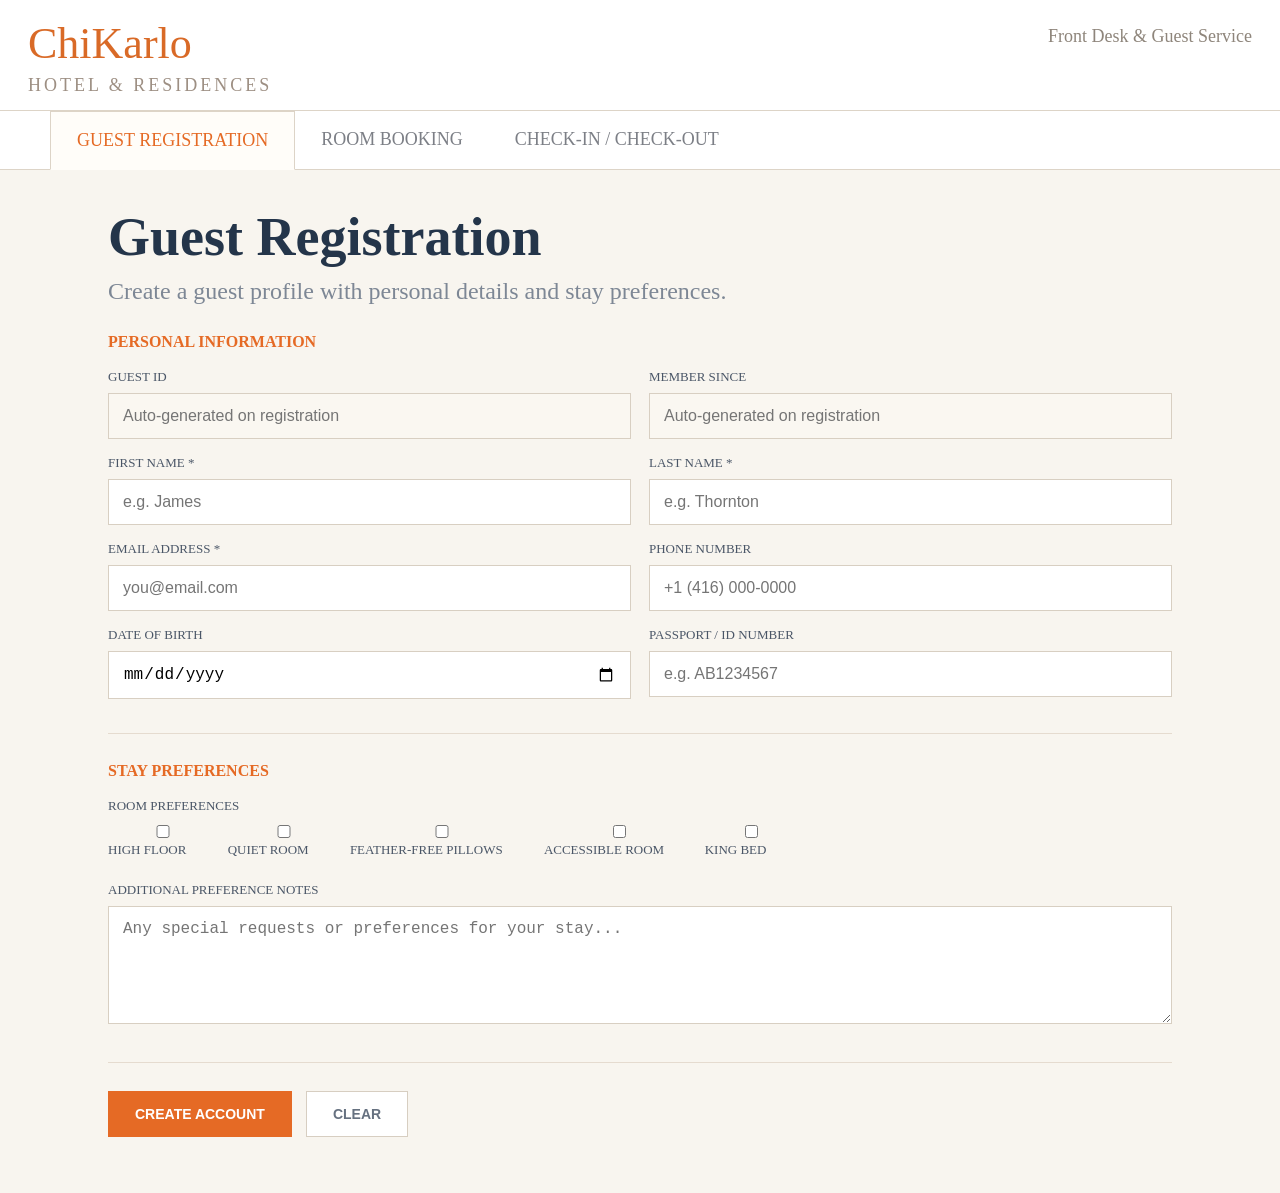
==== templates/guest_registration.html @ 00ec1ace "2nd commit changes in file structure" ====
<!DOCTYPE html>
<html lang="en">
<head>
  <meta charset="UTF-8" />
  <meta name="viewport" content="width=device-width, initial-scale=1.0" />
  <title>Guest Registration</title>
  <link rel="stylesheet" href="/static/guest_registration.css" />
</head>
<body>
  <div class="guest-topbar">
    <div class="guest-brand-wrap">
      <div class="guest-brand">ChiKarlo</div>
      <div class="guest-sub-brand">HOTEL & RESIDENCES</div>
    </div>
    <div class="guest-header-right">Front Desk & Guest Service</div>
  </div>

  <div class="guest-nav">
    <a href="/guest-registration" class="guest-tab active">GUEST REGISTRATION</a>
    <a href="#" class="guest-tab">ROOM BOOKING</a>
    <a href="#" class="guest-tab">CHECK-IN / CHECK-OUT</a>
  </div>

  <main class="guest-container">
    <section class="guest-header-section">
      <h1>Guest Registration</h1>
      <p>Create a guest profile with personal details and stay preferences.</p>
    </section>

    <form id="guestRegistrationForm" class="guest-form">
      <section class="guest-form-section">
        <h3>PERSONAL INFORMATION</h3>

        <div class="guest-row">
          <div class="guest-field">
            <label for="guestId">GUEST ID</label>
            <input type="text" id="guestId" disabled placeholder="Auto-generated on registration" />
          </div>
          <div class="guest-field">
            <label for="memberSince">MEMBER SINCE</label>
            <input type="text" id="memberSince" disabled placeholder="Auto-generated on registration" />
          </div>
        </div>

        <div class="guest-row">
          <div class="guest-field">
            <label for="firstName">FIRST NAME *</label>
            <input type="text" id="firstName" placeholder="e.g. James" required />
          </div>
          <div class="guest-field">
            <label for="lastName">LAST NAME *</label>
            <input type="text" id="lastName" placeholder="e.g. Thornton" required />
          </div>
        </div>

        <div class="guest-row">
          <div class="guest-field">
            <label for="email">EMAIL ADDRESS *</label>
            <input type="email" id="email" placeholder="you@email.com" required />
          </div>
          <div class="guest-field">
            <label for="phoneNumber">PHONE NUMBER</label>
            <input type="text" id="phoneNumber" placeholder="+1 (416) 000-0000" />
          </div>
        </div>

        <div class="guest-row">
          <div class="guest-field">
            <label for="dateOfBirth">DATE OF BIRTH</label>
            <input type="date" id="dateOfBirth" />
          </div>
          <div class="guest-field">
            <label for="passportId">PASSPORT / ID NUMBER</label>
            <input type="text" id="passportId" placeholder="e.g. AB1234567" />
          </div>
        </div>
      </section>

      <section class="guest-form-section">
        <h3>STAY PREFERENCES</h3>

        <div class="guest-field">
          <label>ROOM PREFERENCES</label>
          <div class="guest-checkbox-group">
            <label><input type="checkbox" id="highFloor" /> HIGH FLOOR</label>
            <label><input type="checkbox" id="quietRoom" /> QUIET ROOM</label>
            <label><input type="checkbox" id="featherFreePillows" /> FEATHER-FREE PILLOWS</label>
            <label><input type="checkbox" id="accessibleRoom" /> ACCESSIBLE ROOM</label>
            <label><input type="checkbox" id="kingBed" /> KING BED</label>
          </div>
        </div>

        <div class="guest-field">
          <label for="preferenceNotes">ADDITIONAL PREFERENCE NOTES</label>
          <textarea id="preferenceNotes" rows="5" placeholder="Any special requests or preferences for your stay..."></textarea>
        </div>
      </section>

      <div class="guest-actions">
        <button type="submit" class="guest-primary-btn">CREATE ACCOUNT</button>
        <button type="button" id="guestClearBtn" class="guest-secondary-btn">CLEAR</button>
      </div>
    </form>
  </main>

  <script src="/static/guest_registration.js"></script>
</body>
</html>
---- static/guest_registration.css ----
* { box-sizing: border-box; }

body {
  margin: 0;
  font-family: Georgia, "Times New Roman", serif;
  background: #f8f5ef;
  color: #24354a;
}

.guest-topbar {
  background: #fff;
  border-bottom: 1px solid #ddd4c7;
  padding: 18px 28px 14px;
  display: flex;
  justify-content: space-between;
}

.guest-brand {
  color: #d96a27;
  font-size: 44px;
}

.guest-sub-brand {
  color: #9d8f83;
  font-size: 18px;
  letter-spacing: 3px;
  margin-top: 6px;
}

.guest-header-right {
  color: #8e857b;
  font-size: 18px;
  margin-top: 8px;
}

.guest-nav {
  display: flex;
  border-bottom: 1px solid #ddd4c7;
  background: #fff;
  padding-left: 50px;
}

.guest-tab {
  text-decoration: none;
  color: #7c7f86;
  padding: 18px 26px;
  font-size: 18px;
}

.guest-tab.active {
  color: #e56a25;
  background: #fffdf9;
  border: 1px solid #ddd4c7;
  border-bottom: 1px solid #fffdf9;
  margin-bottom: -1px;
}

.guest-container {
  max-width: 1100px;
  margin: 0 auto;
  padding: 36px 18px 50px;
}

.guest-header-section h1 {
  font-size: 54px;
  margin: 0 0 10px;
}

.guest-header-section p {
  margin: 0 0 28px;
  color: #7d8795;
  font-size: 24px;
}

.guest-form-section {
  margin-bottom: 28px;
  padding-bottom: 18px;
  border-bottom: 1px solid #e5dbcf;
}

.guest-form-section h3 {
  color: #e56a25;
  font-size: 16px;
  margin: 0 0 18px;
}

.guest-row {
  display: grid;
  grid-template-columns: 1fr 1fr;
  gap: 18px;
}

.guest-field {
  margin-bottom: 16px;
}

.guest-field label {
  display: block;
  font-size: 13px;
  color: #4a5667;
  margin-bottom: 8px;
}

.guest-field input,
.guest-field textarea {
  width: 100%;
  padding: 13px 14px;
  border: 1px solid #d8cfc2;
  background: #fff;
  font-size: 16px;
}

.guest-field input:disabled {
  background: #faf7f1;
}

.guest-checkbox-group {
  display: flex;
  flex-wrap: wrap;
  gap: 18px;
}

.guest-actions {
  display: flex;
  gap: 14px;
  margin-top: 10px;
}

.guest-primary-btn,
.guest-secondary-btn {
  padding: 14px 26px;
  font-size: 14px;
  font-weight: 700;
  cursor: pointer;
  border: 1px solid #d7cec1;
}

.guest-primary-btn {
  background: #e56a25;
  color: #fff;
  border-color: #e56a25;
}

.guest-secondary-btn {
  background: #fff;
  color: #667180;
}

.guest-message {
  margin-top: 18px;
  padding: 14px;
  border: 1px solid #d8cfc2;
  background: #fff;
}

@media (max-width: 768px) {
  .guest-row {
    grid-template-columns: 1fr;
  }

  .guest-topbar,
  .guest-nav {
    flex-direction: column;
  }

  .guest-header-section h1 {
    font-size: 38px;
  }

  .guest-header-section p {
    font-size: 18px;
  }
}
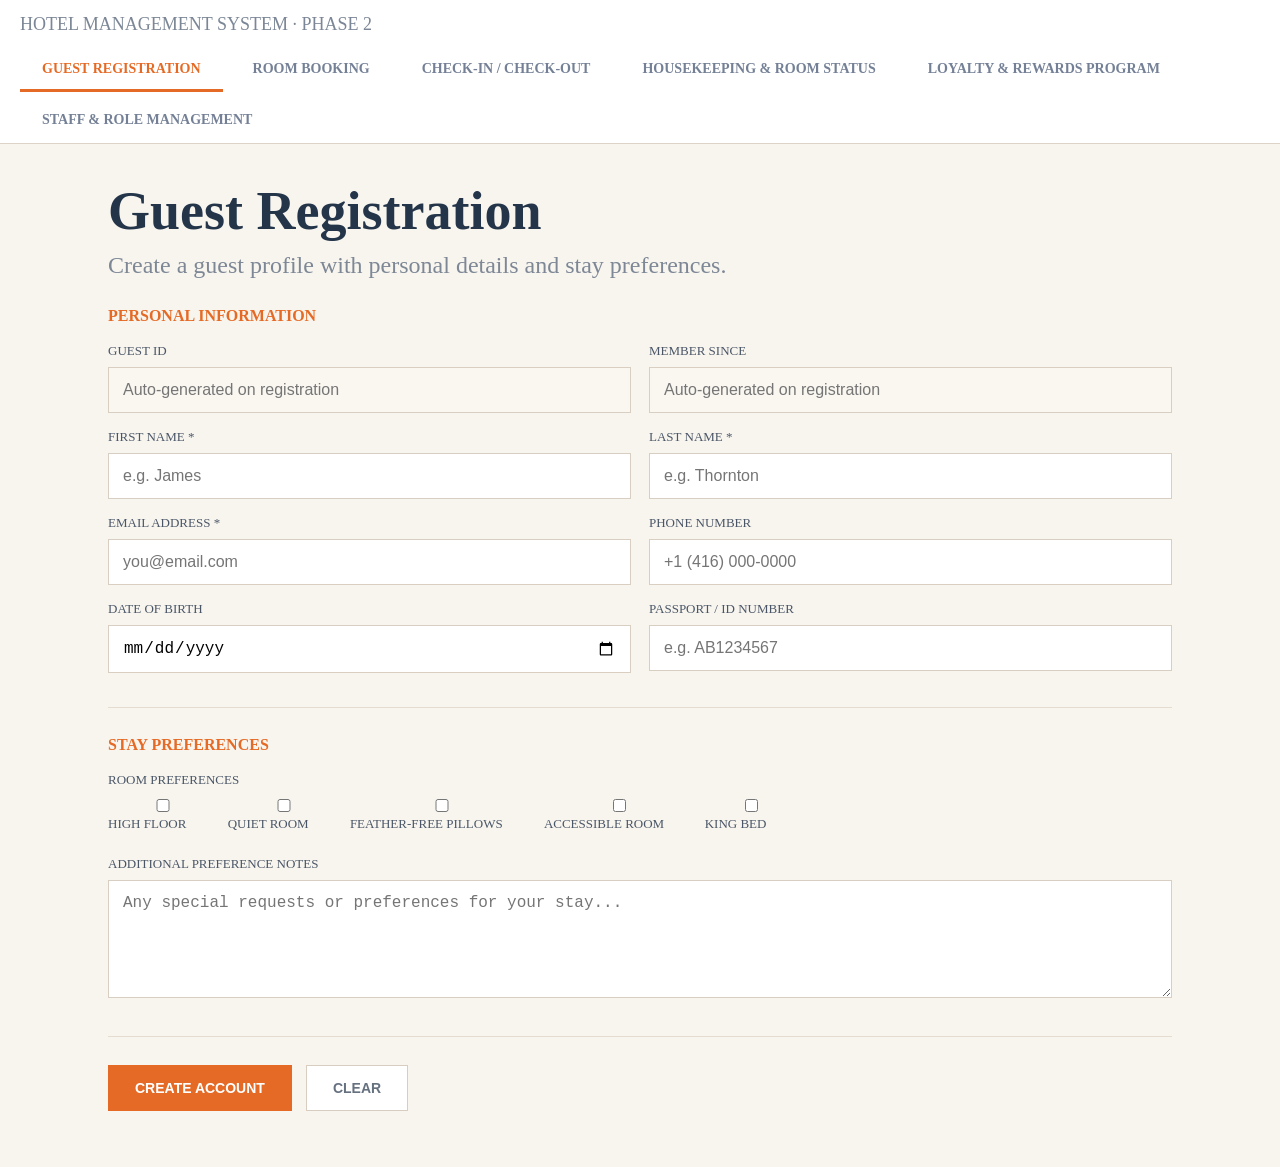
==== commit 2a6bbd47: "3rd commit. Updated all files ,separated each and added 3 functions." ====
--- a/templates/guest_registration.html
+++ b/templates/guest_registration.html
@@ -7,18 +7,16 @@
   <link rel="stylesheet" href="/static/guest_registration.css" />
 </head>
 <body>
-  <div class="guest-topbar">
-    <div class="guest-brand-wrap">
-      <div class="guest-brand">ChiKarlo</div>
-      <div class="guest-sub-brand">HOTEL & RESIDENCES</div>
+  <div class="topbar">
+    <div class="brand">HOTEL MANAGEMENT SYSTEM · PHASE 2</div>
+    <div class="tabs">
+      <a class="tab active" href="/guest-registration">GUEST REGISTRATION</a>
+      <a class="tab" href="/room-booking">ROOM BOOKING</a>
+      <a class="tab" href="/checkin-checkout">CHECK-IN / CHECK-OUT</a>
+      <a class="tab" href="/housekeeping">HOUSEKEEPING & ROOM STATUS</a>
+      <a class="tab" href="/loyalty">LOYALTY & REWARDS PROGRAM</a>
+      <a class="tab" href="/staff">STAFF & ROLE MANAGEMENT</a>
     </div>
-    <div class="guest-header-right">Front Desk & Guest Service</div>
-  </div>
-
-  <div class="guest-nav">
-    <a href="/guest-registration" class="guest-tab active">GUEST REGISTRATION</a>
-    <a href="#" class="guest-tab">ROOM BOOKING</a>
-    <a href="#" class="guest-tab">CHECK-IN / CHECK-OUT</a>
   </div>
 
   <main class="guest-container">
--- a/static/guest_registration.css
+++ b/static/guest_registration.css
@@ -1,3 +1,35 @@
+.topbar {
+  background: #ffffff;
+  border-bottom: 1px solid #ddd3c7;
+  padding: 14px 20px 0;
+}
+
+.brand {
+  font-size: 18px;
+  color: #7b8696;
+  margin-bottom: 14px;
+}
+
+.tabs {
+  display: flex;
+  gap: 8px;
+  flex-wrap: wrap;
+}
+
+.tab {
+  text-decoration: none;
+  color: #748096;
+  font-size: 14px;
+  padding: 12px 22px;
+  border-bottom: 3px solid transparent;
+  font-weight: 600;
+}
+
+.tab.active {
+  color: #e56a25;
+  border-bottom-color: #e56a25;
+}
+
 * { box-sizing: border-box; }
 
 body {
